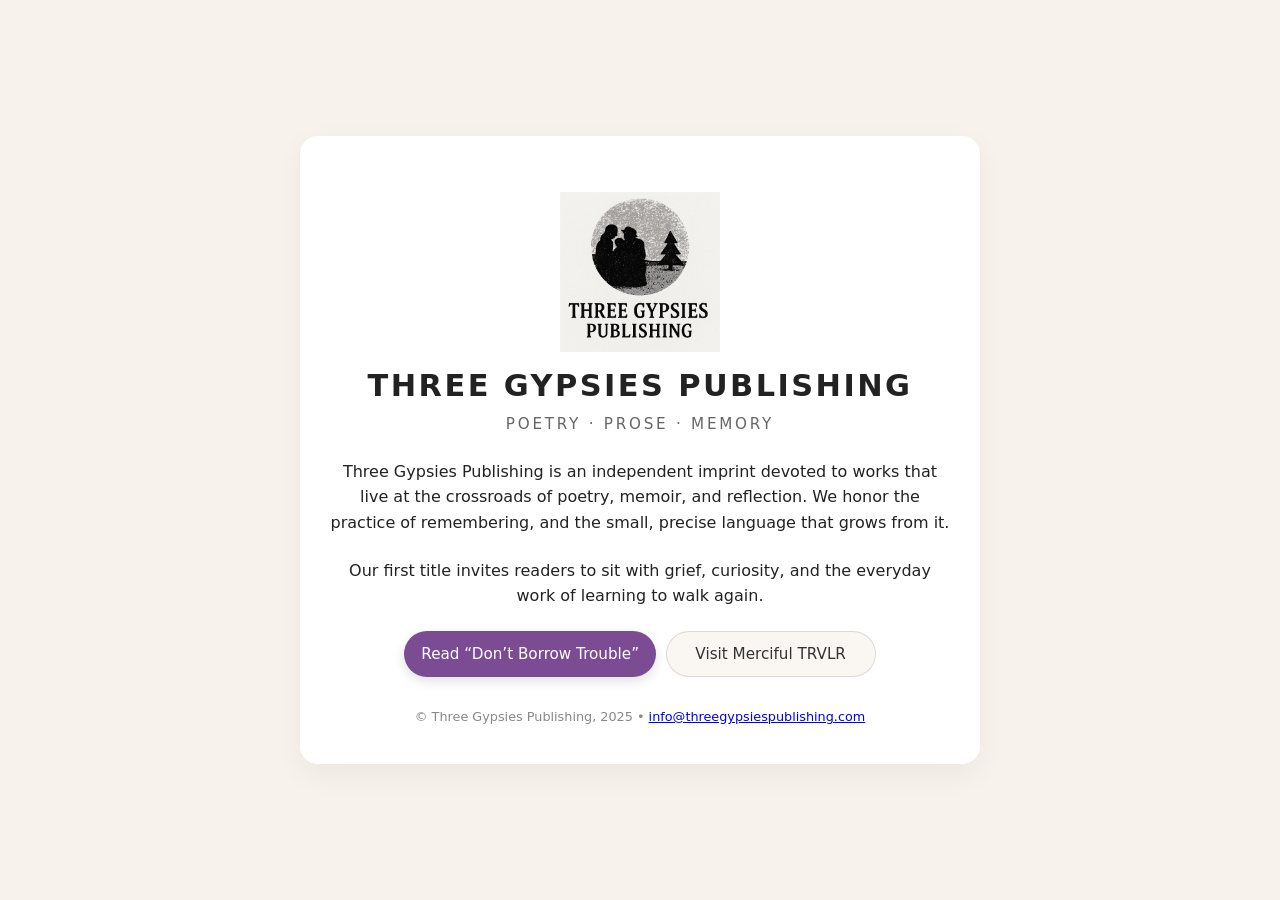
==== index.html @ 0e58c209 "adding first pages" ====
<!DOCTYPE html>
<html lang="en">
<head>
  <meta charset="UTF-8" />
  <title>Three Gypsies Publishing</title>
  <meta name="viewport" content="width=device-width, initial-scale=1" />
  <style>
    :root {
      --bg: #f7f3ec;
      --fg: #222222;
      --accent: #7b4b94;
    }

    * {
      box-sizing: border-box;
    }

    body {
      margin: 0;
      font-family: -apple-system, system-ui, BlinkMacSystemFont, "Segoe UI", sans-serif;
      background: var(--bg);
      color: var(--fg);
      display: flex;
      min-height: 100vh;
      align-items: center;
      justify-content: center;
    }

    .wrapper {
      max-width: 680px;
      padding: 2.5rem 1.75rem;
      background: #ffffff;
      box-shadow: 0 10px 30px rgba(0,0,0,0.05);
      border-radius: 18px;
      text-align: center;
    }

    h1 {
      font-size: 1.9rem;
      letter-spacing: 0.08em;
      text-transform: uppercase;
      margin: 0 0 0.75rem;
    }

    .tagline {
      font-size: 0.95rem;
      text-transform: uppercase;
      letter-spacing: 0.18em;
      color: #666;
      margin-bottom: 1.6rem;
    }

    p {
      line-height: 1.6;
      margin: 0 0 1.4rem;
    }

    .links {
      display: flex;
      flex-direction: column;
      gap: 0.6rem;
      margin-top: 1.4rem;
    }

    .links a {
      text-decoration: none;
      padding: 0.8rem 1rem;
      border-radius: 999px;
      border: 1px solid rgba(0,0,0,0.12);
      transition: background 0.15s ease, transform 0.05s ease, box-shadow 0.15s ease;
      font-size: 0.95rem;
    }

    .links a.primary {
      background: var(--accent);
      color: #fff;
      border-color: transparent;
      box-shadow: 0 4px 12px rgba(0,0,0,0.12);
    }

    .links a.primary:hover {
      transform: translateY(-1px);
      box-shadow: 0 6px 18px rgba(0,0,0,0.16);
    }

    .links a.secondary {
      background: #faf7f2;
      color: #333;
    }

    .links a.secondary:hover {
      background: #f0ebe3;
    }

    footer {
      margin-top: 2rem;
      font-size: 0.8rem;
      color: #888;
    }

    @media (min-width: 640px) {
      .links {
        flex-direction: row;
        justify-content: center;
      }

      .links a {
        min-width: 210px;
      }
    }
  </style>
</head>
<body>
  <div class="wrapper">
    <img src="3gypsies3.png" alt="Three Gypsies Publishing logo" style="max-width: 160px; margin: 1rem auto; display: block;" />
<h1>Three Gypsies Publishing</h1>
    <div class="tagline">Poetry · Prose · Memory</div>

    <p>
      Three Gypsies Publishing is an independent imprint devoted to works that
      live at the crossroads of poetry, memoir, and reflection. We honor the
      practice of remembering, and the small, precise language that grows from it.
    </p>

    <p>
      Our first title invites readers to sit with grief, curiosity, and the
      everyday work of learning to walk again.
    </p>

    <div class="links">
      <!-- TODO: replace the # with the actual URL to your book -->
      <a class="primary" href="https://www.lulu.com/search?sortBy=RELEVANCE&page=1&q=Elliot+Sneider" target="_blank" rel="noopener noreferrer">
        Read “Don’t Borrow Trouble”
      </a>

      <!-- TODO: replace the # with the actual URL to your Merciful TRVLR site or link hub -->
      <a class="secondary" href="https://mercifultrvlr.hearnow.com/" target="_blank" rel="noopener noreferrer">
        Visit Merciful TRVLR
      </a>
    </div>

<footer>
  &copy; Three Gypsies Publishing, 2025 • 
  <a href="mailto:info@threegypsiespublishing.com">info@threegypsiespublishing.com</a>
</footer>
  </div>
</body>
</html>
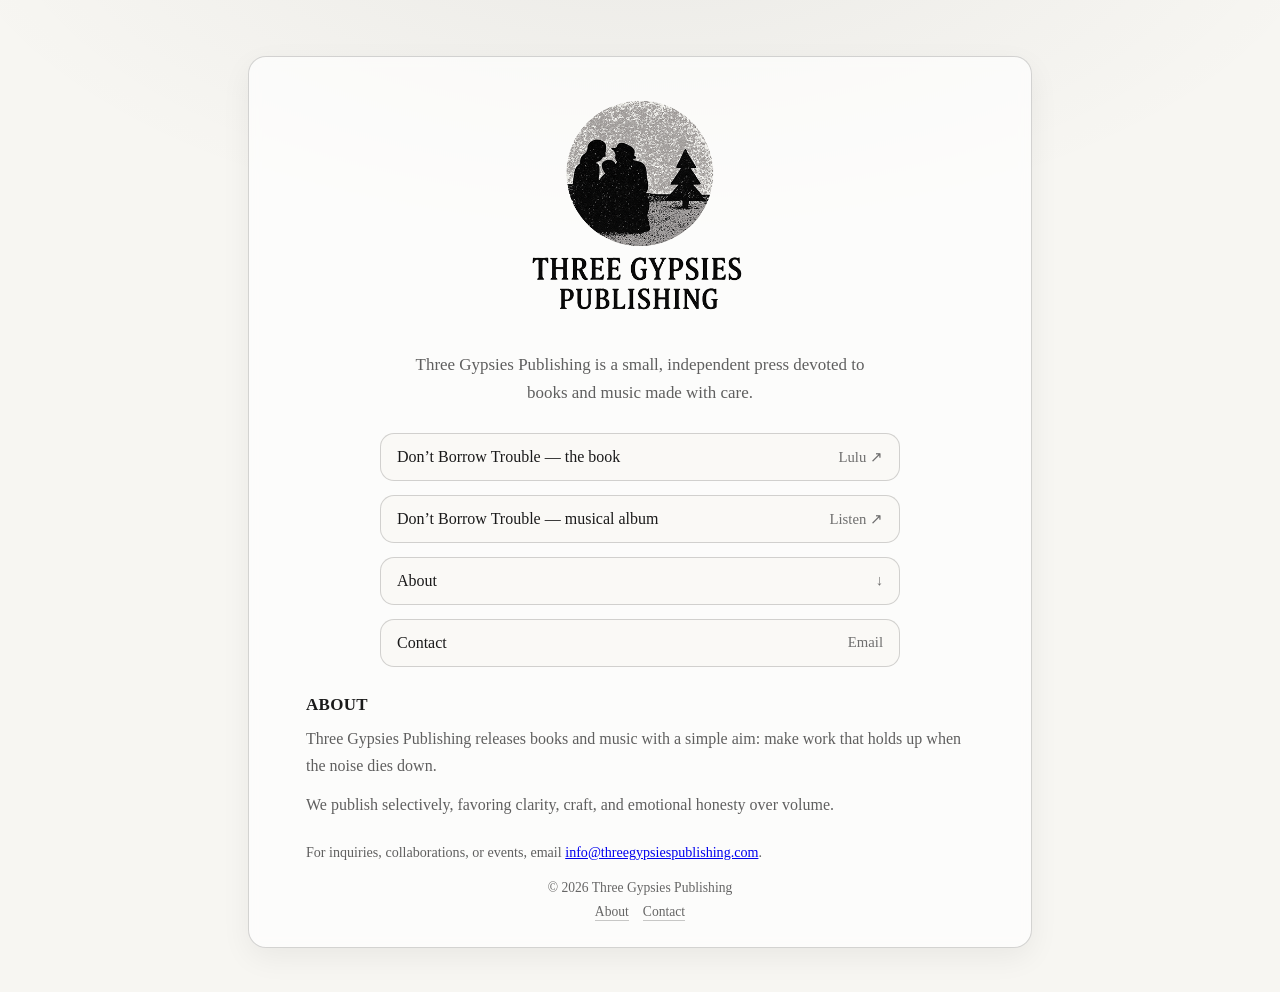
==== commit 6b89df29: "Updated site Updated" ====
--- a/index.html
+++ b/index.html
@@ -2,147 +2,238 @@
 <html lang="en">
 <head>
   <meta charset="UTF-8" />
+  <meta name="viewport" content="width=device-width, initial-scale=1" />
+
   <title>Three Gypsies Publishing</title>
-  <meta name="viewport" content="width=device-width, initial-scale=1" />
+  <meta name="description" content="Three Gypsies Publishing is a small, independent press devoted to books and music made with care." />
+
+  <!-- Optional: nicer link previews when you text/share the site -->
+  <meta property="og:title" content="Three Gypsies Publishing" />
+  <meta property="og:description" content="Books and music made with care." />
+  <meta property="og:type" content="website" />
+  <!-- If your logo is publicly accessible, you can set og:image later -->
+  <!-- <meta property="og:image" content="https://threegypsiespublishing.com/3gypsiestransparent_store.png" /> -->
+
   <style>
-    :root {
-      --bg: #f7f3ec;
-      --fg: #222222;
-      --accent: #7b4b94;
-    }
-
-    * {
-      box-sizing: border-box;
-    }
-
-    body {
+    :root{
+      --bg: #f7f6f2;
+      --ink: #1a1a1a;
+      --muted: #5f5f5f;
+      --card: rgba(255,255,255,.65);
+      --border: rgba(26,26,26,.18);
+      --shadow: 0 10px 30px rgba(0,0,0,.06);
+      --radius: 18px;
+    }
+
+    * { box-sizing: border-box; }
+
+    body{
+      margin:0;
+      font-family: Georgia, "Times New Roman", serif;
+      background:
+        radial-gradient(1200px 600px at 50% -120px, rgba(26,26,26,.06), transparent 60%),
+        var(--bg);
+      color: var(--ink);
+      text-align: center;
+      -webkit-font-smoothing: antialiased;
+      -moz-osx-font-smoothing: grayscale;
+    }
+
+    .container{
+      max-width: 820px;
+      margin: 0 auto;
+      padding: 56px 18px 44px;
+    }
+
+    .card{
+      background: var(--card);
+      border: 1px solid var(--border);
+      border-radius: var(--radius);
+      box-shadow: var(--shadow);
+      padding: 34px 18px 26px;
+      backdrop-filter: blur(6px);
+    }
+
+    header{
+      display:flex;
+      flex-direction: column;
+      align-items: center;
+      gap: 12px;
+      margin-bottom: 18px;
+    }
+
+    img.logo{
+      width: min(280px, 70vw);
+      height: auto;
       margin: 0;
-      font-family: -apple-system, system-ui, BlinkMacSystemFont, "Segoe UI", sans-serif;
-      background: var(--bg);
-      color: var(--fg);
-      display: flex;
-      min-height: 100vh;
-      align-items: center;
-      justify-content: center;
-    }
-
-    .wrapper {
+      display:block;
+    }
+
+    .tagline{
+      max-width: 58ch;
+      margin: 8px auto 0;
+      font-size: 1.06rem;
+      line-height: 1.65;
+      color: var(--muted);
+    }
+
+    .links{
+      display:flex;
+      flex-direction: column;
+      gap: 14px;
+      margin: 26px auto 0;
+      max-width: 520px;
+    }
+
+    a.button{
+      display:flex;
+      align-items:center;
+      justify-content: space-between;
+      gap: 14px;
+
+      text-decoration:none;
+      border: 1px solid var(--border);
+      border-radius: 14px;
+      padding: 14px 16px;
+      font-size: 1rem;
+      color: var(--ink);
+      background: rgba(247,246,242,.55);
+      transition: transform .12s ease, background .12s ease, border-color .12s ease;
+    }
+
+    a.button:hover{
+      transform: translateY(-1px);
+      background: rgba(26,26,26,.06);
+      border-color: rgba(26,26,26,.30);
+    }
+
+    a.button:focus{
+      outline: 3px solid rgba(26,26,26,.25);
+      outline-offset: 3px;
+    }
+
+    .hint{
+      font-size: .92rem;
+      color: var(--muted);
+      opacity: .9;
+      white-space: nowrap;
+    }
+
+    section{
+      margin-top: 28px;
+      text-align: left;
       max-width: 680px;
-      padding: 2.5rem 1.75rem;
-      background: #ffffff;
-      box-shadow: 0 10px 30px rgba(0,0,0,0.05);
-      border-radius: 18px;
-      text-align: center;
-    }
-
-    h1 {
-      font-size: 1.9rem;
-      letter-spacing: 0.08em;
+      margin-left: auto;
+      margin-right: auto;
+      padding: 0 6px;
+    }
+
+    h2{
+      font-size: 1.06rem;
+      letter-spacing: .02em;
+      margin: 22px 0 10px;
       text-transform: uppercase;
-      margin: 0 0 0.75rem;
-    }
-
-    .tagline {
-      font-size: 0.95rem;
-      text-transform: uppercase;
-      letter-spacing: 0.18em;
+      color: var(--ink);
+    }
+
+    p{
+      margin: 0 0 12px;
+      line-height: 1.7;
+      color: var(--muted);
+      font-size: 1rem;
+    }
+
+    .fineprint{
+      margin-top: 22px;
+      font-size: .88rem;
+      color: var(--muted);
+    }
+
+    footer{
+      margin-top: 16px;
+      font-size: 0.85rem;
       color: #666;
-      margin-bottom: 1.6rem;
-    }
-
-    p {
-      line-height: 1.6;
-      margin: 0 0 1.4rem;
-    }
-
-    .links {
-      display: flex;
-      flex-direction: column;
-      gap: 0.6rem;
-      margin-top: 1.4rem;
-    }
-
-    .links a {
+    }
+
+    .footer-links{
+      display:flex;
+      justify-content:center;
+      gap: 14px;
+      flex-wrap: wrap;
+      margin-top: 8px;
+    }
+
+    .footer-links a{
+      color: #666;
       text-decoration: none;
-      padding: 0.8rem 1rem;
-      border-radius: 999px;
-      border: 1px solid rgba(0,0,0,0.12);
-      transition: background 0.15s ease, transform 0.05s ease, box-shadow 0.15s ease;
-      font-size: 0.95rem;
-    }
-
-    .links a.primary {
-      background: var(--accent);
-      color: #fff;
-      border-color: transparent;
-      box-shadow: 0 4px 12px rgba(0,0,0,0.12);
-    }
-
-    .links a.primary:hover {
-      transform: translateY(-1px);
-      box-shadow: 0 6px 18px rgba(0,0,0,0.16);
-    }
-
-    .links a.secondary {
-      background: #faf7f2;
-      color: #333;
-    }
-
-    .links a.secondary:hover {
-      background: #f0ebe3;
-    }
-
-    footer {
-      margin-top: 2rem;
-      font-size: 0.8rem;
-      color: #888;
-    }
-
-    @media (min-width: 640px) {
-      .links {
-        flex-direction: row;
-        justify-content: center;
-      }
-
-      .links a {
-        min-width: 210px;
-      }
+      border-bottom: 1px solid rgba(102,102,102,.35);
+    }
+    .footer-links a:hover{
+      border-bottom-color: rgba(102,102,102,.8);
     }
   </style>
 </head>
+
 <body>
-  <div class="wrapper">
-    <img src="3gypsies3.png" alt="Three Gypsies Publishing logo" style="max-width: 160px; margin: 1rem auto; display: block;" />
-<h1>Three Gypsies Publishing</h1>
-    <div class="tagline">Poetry · Prose · Memory</div>
-
-    <p>
-      Three Gypsies Publishing is an independent imprint devoted to works that
-      live at the crossroads of poetry, memoir, and reflection. We honor the
-      practice of remembering, and the small, precise language that grows from it.
-    </p>
-
-    <p>
-      Our first title invites readers to sit with grief, curiosity, and the
-      everyday work of learning to walk again.
-    </p>
-
-    <div class="links">
-      <!-- TODO: replace the # with the actual URL to your book -->
-      <a class="primary" href="https://www.lulu.com/search?sortBy=RELEVANCE&page=1&q=Elliot+Sneider" target="_blank" rel="noopener noreferrer">
-        Read “Don’t Borrow Trouble”
-      </a>
-
-      <!-- TODO: replace the # with the actual URL to your Merciful TRVLR site or link hub -->
-      <a class="secondary" href="https://mercifultrvlr.hearnow.com/" target="_blank" rel="noopener noreferrer">
-        Visit Merciful TRVLR
-      </a>
+  <main class="container">
+    <div class="card">
+      <header>
+        <img src="3gypsiestransparent_store.png" alt="Three Gypsies Publishing logo" class="logo" />
+        <p class="tagline">
+          Three Gypsies Publishing is a small, independent press devoted to books and music made with care.
+        </p>
+      </header>
+
+      <nav class="links" aria-label="Primary links">
+        <a class="button" href="https://www.lulu.com/shop/elliot-sneider/dont-borrow-trouble/paperback/product-gjd8j7k.html?q=elliot+sneider&page=1&pageSize=4" target="_blank" rel="noopener">
+          <span>Don’t Borrow Trouble — the book</span>
+          <span class="hint">Lulu ↗</span>
+        </a>
+
+        <a class="button" href="https://mercifultrvlr.hearnow.com/" target="_blank" rel="noopener">
+          <span>Don’t Borrow Trouble — musical album</span>
+          <span class="hint">Listen ↗</span>
+        </a>
+
+        <a class="button" href="#about">
+          <span>About</span>
+          <span class="hint">↓</span>
+        </a>
+
+        <a class="button" href="mailto:info@threegypsiespublishing.com">
+          <span>Contact</span>
+          <span class="hint">Email</span>
+        </a>
+      </nav>
+
+      <section id="about">
+        <h2>About</h2>
+        <p>
+          Three Gypsies Publishing releases books and music with a simple aim: make work that holds up when the noise dies down.
+        </p>
+        <p>
+          We publish selectively, favoring clarity, craft, and emotional honesty over volume.
+        </p>
+
+        <!-- Optional: add one more short paragraph later with your “why” -->
+        <p class="fineprint">
+          For inquiries, collaborations, or events, email <a href="mailto:info@threegypsiespublishing.com">info@threegypsiespublishing.com</a>.
+        </p>
+      </section>
+
+      <footer>
+        © <span id="year"></span> Three Gypsies Publishing
+        <div class="footer-links">
+          <a href="#about">About</a>
+          <a href="mailto:info@threegypsiespublishing.com">Contact</a>
+        </div>
+      </footer>
     </div>
-
-<footer>
-  &copy; Three Gypsies Publishing, 2025 • 
-  <a href="mailto:info@threegypsiespublishing.com">info@threegypsiespublishing.com</a>
-</footer>
-  </div>
+  </main>
+
+  <script>
+    // small polish: keep the copyright current
+    document.getElementById("year").textContent = new Date().getFullYear();
+  </script>
 </body>
 </html>
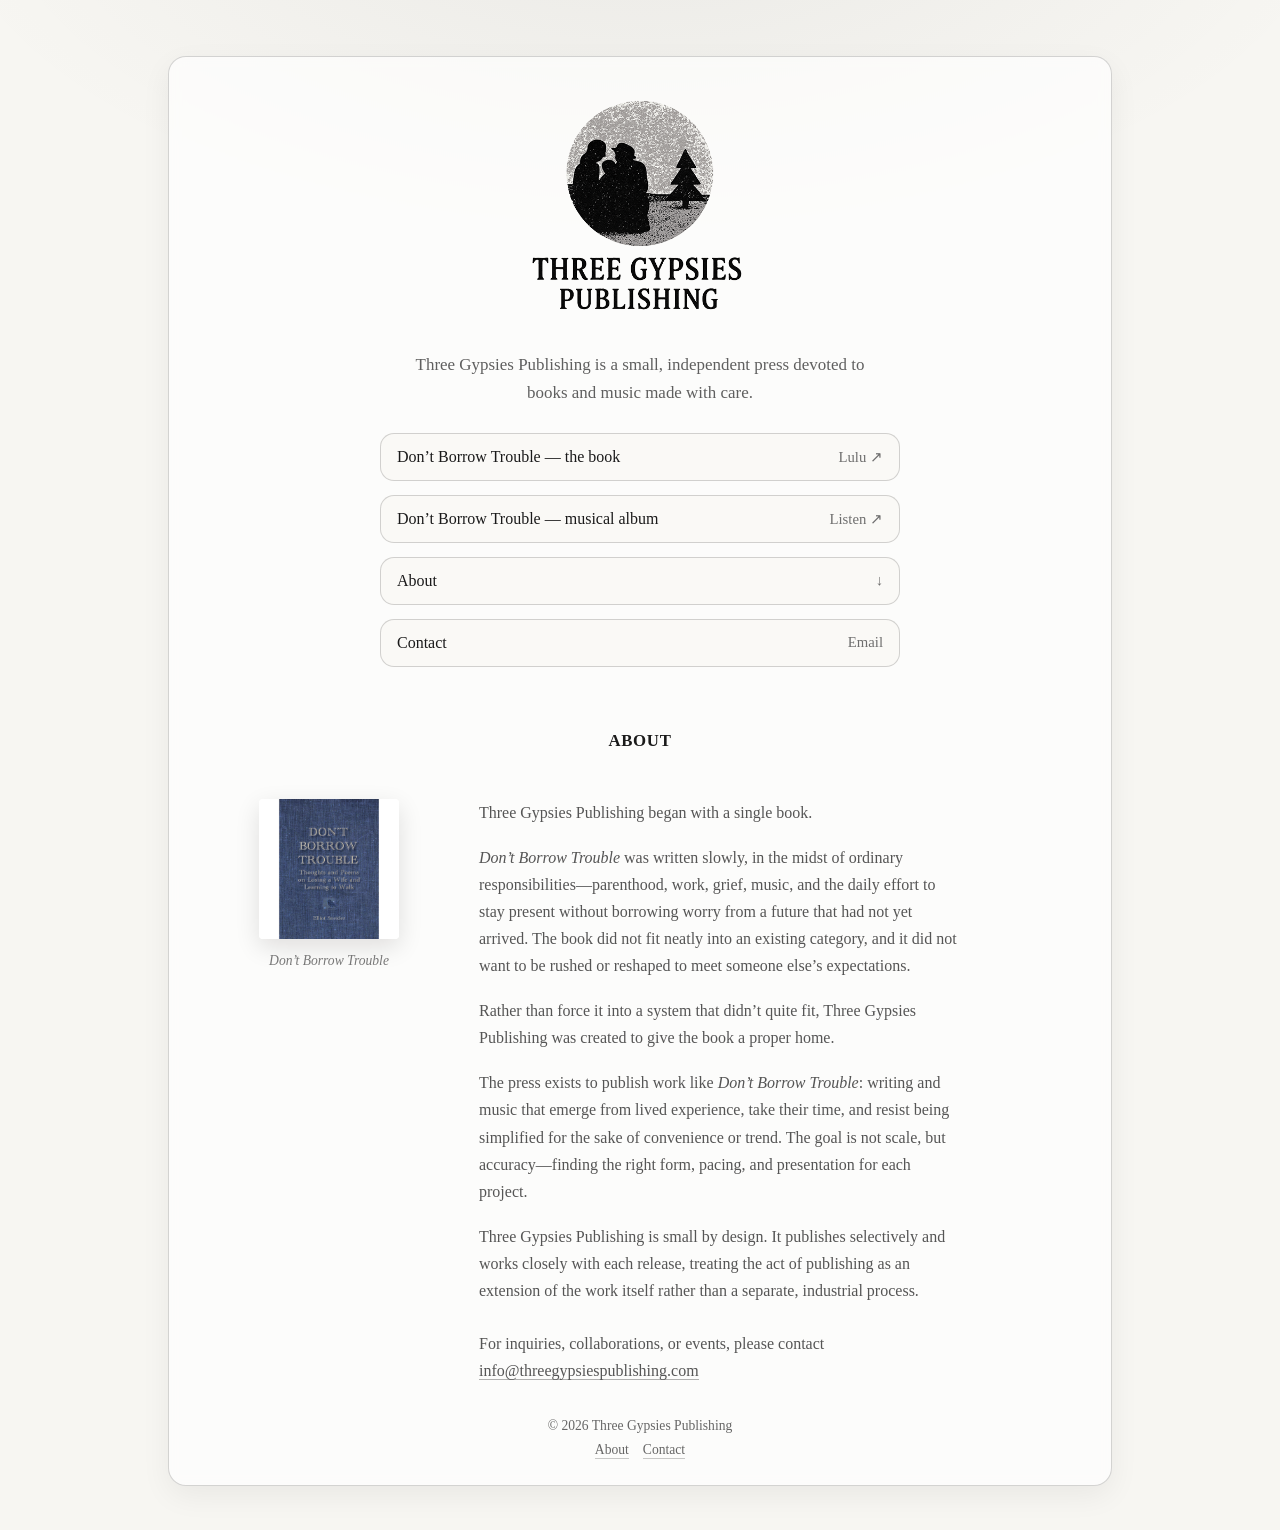
==== commit 8f5966c3: "new css" ====
--- a/index.html
+++ b/index.html
@@ -14,164 +14,8 @@
   <!-- If your logo is publicly accessible, you can set og:image later -->
   <!-- <meta property="og:image" content="https://threegypsiespublishing.com/3gypsiestransparent_store.png" /> -->
 
-  <style>
-    :root{
-      --bg: #f7f6f2;
-      --ink: #1a1a1a;
-      --muted: #5f5f5f;
-      --card: rgba(255,255,255,.65);
-      --border: rgba(26,26,26,.18);
-      --shadow: 0 10px 30px rgba(0,0,0,.06);
-      --radius: 18px;
-    }
+  <link rel="stylesheet" href="styles.css">
 
-    * { box-sizing: border-box; }
-
-    body{
-      margin:0;
-      font-family: Georgia, "Times New Roman", serif;
-      background:
-        radial-gradient(1200px 600px at 50% -120px, rgba(26,26,26,.06), transparent 60%),
-        var(--bg);
-      color: var(--ink);
-      text-align: center;
-      -webkit-font-smoothing: antialiased;
-      -moz-osx-font-smoothing: grayscale;
-    }
-
-    .container{
-      max-width: 820px;
-      margin: 0 auto;
-      padding: 56px 18px 44px;
-    }
-
-    .card{
-      background: var(--card);
-      border: 1px solid var(--border);
-      border-radius: var(--radius);
-      box-shadow: var(--shadow);
-      padding: 34px 18px 26px;
-      backdrop-filter: blur(6px);
-    }
-
-    header{
-      display:flex;
-      flex-direction: column;
-      align-items: center;
-      gap: 12px;
-      margin-bottom: 18px;
-    }
-
-    img.logo{
-      width: min(280px, 70vw);
-      height: auto;
-      margin: 0;
-      display:block;
-    }
-
-    .tagline{
-      max-width: 58ch;
-      margin: 8px auto 0;
-      font-size: 1.06rem;
-      line-height: 1.65;
-      color: var(--muted);
-    }
-
-    .links{
-      display:flex;
-      flex-direction: column;
-      gap: 14px;
-      margin: 26px auto 0;
-      max-width: 520px;
-    }
-
-    a.button{
-      display:flex;
-      align-items:center;
-      justify-content: space-between;
-      gap: 14px;
-
-      text-decoration:none;
-      border: 1px solid var(--border);
-      border-radius: 14px;
-      padding: 14px 16px;
-      font-size: 1rem;
-      color: var(--ink);
-      background: rgba(247,246,242,.55);
-      transition: transform .12s ease, background .12s ease, border-color .12s ease;
-    }
-
-    a.button:hover{
-      transform: translateY(-1px);
-      background: rgba(26,26,26,.06);
-      border-color: rgba(26,26,26,.30);
-    }
-
-    a.button:focus{
-      outline: 3px solid rgba(26,26,26,.25);
-      outline-offset: 3px;
-    }
-
-    .hint{
-      font-size: .92rem;
-      color: var(--muted);
-      opacity: .9;
-      white-space: nowrap;
-    }
-
-    section{
-      margin-top: 28px;
-      text-align: left;
-      max-width: 680px;
-      margin-left: auto;
-      margin-right: auto;
-      padding: 0 6px;
-    }
-
-    h2{
-      font-size: 1.06rem;
-      letter-spacing: .02em;
-      margin: 22px 0 10px;
-      text-transform: uppercase;
-      color: var(--ink);
-    }
-
-    p{
-      margin: 0 0 12px;
-      line-height: 1.7;
-      color: var(--muted);
-      font-size: 1rem;
-    }
-
-    .fineprint{
-      margin-top: 22px;
-      font-size: .88rem;
-      color: var(--muted);
-    }
-
-    footer{
-      margin-top: 16px;
-      font-size: 0.85rem;
-      color: #666;
-    }
-
-    .footer-links{
-      display:flex;
-      justify-content:center;
-      gap: 14px;
-      flex-wrap: wrap;
-      margin-top: 8px;
-    }
-
-    .footer-links a{
-      color: #666;
-      text-decoration: none;
-      border-bottom: 1px solid rgba(102,102,102,.35);
-    }
-    .footer-links a:hover{
-      border-bottom-color: rgba(102,102,102,.8);
-    }
-  </style>
 </head>
 
 <body>
@@ -206,21 +50,50 @@
         </a>
       </nav>
 
-      <section id="about">
-        <h2>About</h2>
-        <p>
-          Three Gypsies Publishing releases books and music with a simple aim: make work that holds up when the noise dies down.
-        </p>
-        <p>
-          We publish selectively, favoring clarity, craft, and emotional honesty over volume.
-        </p>
+<section id="about" class="about">
+  <h2>About</h2>
 
-        <!-- Optional: add one more short paragraph later with your “why” -->
-        <p class="fineprint">
-          For inquiries, collaborations, or events, email <a href="mailto:info@threegypsiespublishing.com">info@threegypsiespublishing.com</a>.
-        </p>
-      </section>
+  <div class="about-grid">
+    <!-- Book image -->
+    <figure class="about-image book">
+      <img src="DBT_Cover.png" alt="Cover of Don’t Borrow Trouble" />
+      <figcaption>
+        <em>Don’t Borrow Trouble</em>
+      </figcaption>
+    </figure>
 
+    <!-- Text -->
+    <div class="about-text">
+      <p>
+        Three Gypsies Publishing began with a single book.
+      </p>
+
+      <p>
+        <em>Don’t Borrow Trouble</em> was written slowly, in the midst of ordinary responsibilities—parenthood, work, grief, music, and the daily effort to stay present without borrowing worry from a future that had not yet arrived. The book did not fit neatly into an existing category, and it did not want to be rushed or reshaped to meet someone else’s expectations.
+      </p>
+
+      <p>
+        Rather than force it into a system that didn’t quite fit, Three Gypsies Publishing was created to give the book a proper home.
+      </p>
+
+      <p>
+        The press exists to publish work like <em>Don’t Borrow Trouble</em>: writing and music that emerge from lived experience, take their time, and resist being simplified for the sake of convenience or trend. The goal is not scale, but accuracy—finding the right form, pacing, and presentation for each project.
+      </p>
+
+      <p>
+        Three Gypsies Publishing is small by design. It publishes selectively and works closely with each release, treating the act of publishing as an extension of the work itself rather than a separate, industrial process.
+      </p>
+
+      <p class="about-contact">
+        For inquiries, collaborations, or events, please contact<br />
+        <a href="mailto:info@threegypsiespublishing.com">info@threegypsiespublishing.com</a>
+      </p>
+    </div>
+
+    <!-- Author image -->
+   
+  </div>
+</section>
       <footer>
         © <span id="year"></span> Three Gypsies Publishing
         <div class="footer-links">
--- a/styles.css
+++ b/styles.css
@@ -0,0 +1,207 @@
+:root{
+  --bg: #f7f6f2;
+  --ink: #1a1a1a;
+  --muted: #5f5f5f;
+  --card: rgba(255,255,255,.65);
+  --border: rgba(26,26,26,.18);
+  --shadow: 0 10px 30px rgba(0,0,0,.06);
+  --radius: 18px;
+}
+
+* { box-sizing: border-box; }
+
+body{
+  margin:0;
+  font-family: Georgia, "Times New Roman", serif;
+  background:
+    radial-gradient(1200px 600px at 50% -120px, rgba(26,26,26,.06), transparent 60%),
+    var(--bg);
+  color: var(--ink);
+  text-align: center;
+  -webkit-font-smoothing: antialiased;
+  -moz-osx-font-smoothing: grayscale;
+}
+
+.container{
+  max-width: 980px;
+  margin: 0 auto;
+  padding: 56px 18px 44px;
+}
+
+.card{
+  background: var(--card);
+  border: 1px solid var(--border);
+  border-radius: var(--radius);
+  box-shadow: var(--shadow);
+  padding: 34px 18px 26px;
+  backdrop-filter: blur(6px);
+}
+
+header{
+  display:flex;
+  flex-direction: column;
+  align-items: center;
+  gap: 12px;
+  margin-bottom: 18px;
+}
+
+img.logo{
+  width: min(280px, 70vw);
+  height: auto;
+  display:block;
+}
+
+.tagline{
+  max-width: 58ch;
+  margin: 8px auto 0;
+  font-size: 1.06rem;
+  line-height: 1.65;
+  color: var(--muted);
+}
+
+.links{
+  display:flex;
+  flex-direction: column;
+  gap: 14px;
+  margin: 26px auto 0;
+  max-width: 520px;
+}
+
+a.button{
+  display:flex;
+  align-items:center;
+  justify-content: space-between;
+  gap: 14px;
+
+  text-decoration:none;
+  border: 1px solid var(--border);
+  border-radius: 14px;
+  padding: 14px 16px;
+  font-size: 1rem;
+  color: var(--ink);
+  background: rgba(247,246,242,.55);
+  transition: transform .12s ease, background .12s ease, border-color .12s ease;
+}
+
+a.button:hover{
+  transform: translateY(-1px);
+  background: rgba(26,26,26,.06);
+  border-color: rgba(26,26,26,.30);
+}
+
+a.button:focus{
+  outline: 3px solid rgba(26,26,26,.25);
+  outline-offset: 3px;
+}
+
+.hint{
+  font-size: .92rem;
+  color: var(--muted);
+  opacity: .9;
+  white-space: nowrap;
+}
+
+/* ---- ABOUT (wider canvas, readable text) ---- */
+.about{
+  max-width: 1200px;   /* wider so it doesn't feel thin */
+  margin: 4rem auto 0;
+  padding: 0 2rem;
+  text-align: center;
+}
+
+.about h2{
+  font-size: 1.05rem;
+  letter-spacing: 0.04em;
+  text-transform: uppercase;
+  margin-bottom: 2rem;
+}
+
+.about-grid{
+  display: grid;
+  grid-template-columns: minmax(220px, 1fr) minmax(480px, 2fr) minmax(220px, 1fr);
+  gap: 2.5rem;
+  align-items: start;
+}
+
+.about-text{
+  max-width: 600px;   /* keep reading column humane */
+  margin: 0 auto;
+  text-align: left;
+}
+
+.about-text p{
+  font-size: 1rem;
+  line-height: 1.7;
+  margin-bottom: 1.1rem;
+  color: #555;
+}
+
+.about-image{
+  text-align: center;
+}
+
+.about-image img{
+  width: 100%;
+  height: auto;
+  max-width: 240px;
+  border-radius: 4px;
+}
+
+.about-image.book img{
+  box-shadow: 0 8px 24px rgba(0,0,0,0.12);
+}
+
+.about-image.author img{
+  border-radius: 50%;
+  max-width: 180px;
+}
+
+.about-image figcaption{
+  margin-top: 0.6rem;
+  font-size: 0.85rem;
+  color: #777;
+}
+
+.about-contact{
+  margin-top: 1.6rem;
+  font-size: 0.95rem;
+}
+
+.about-contact a{
+  color: inherit;
+  text-decoration: none;
+  border-bottom: 1px solid rgba(0,0,0,0.3);
+}
+
+.about-contact a:hover{
+  border-bottom-color: rgba(0,0,0,0.7);
+}
+
+footer{
+  margin-top: 16px;
+  font-size: 0.85rem;
+  color: #666;
+}
+
+.footer-links{
+  display:flex;
+  justify-content:center;
+  gap: 14px;
+  flex-wrap: wrap;
+  margin-top: 8px;
+}
+
+.footer-links a{
+  color: #666;
+  text-decoration: none;
+  border-bottom: 1px solid rgba(102,102,102,.35);
+}
+.footer-links a:hover{
+  border-bottom-color: rgba(102,102,102,.8);
+}
+
+/* Mobile */
+@media (max-width: 900px){
+  .about-grid{ grid-template-columns: 1fr; }
+  .about{ padding: 0 1rem; }
+}
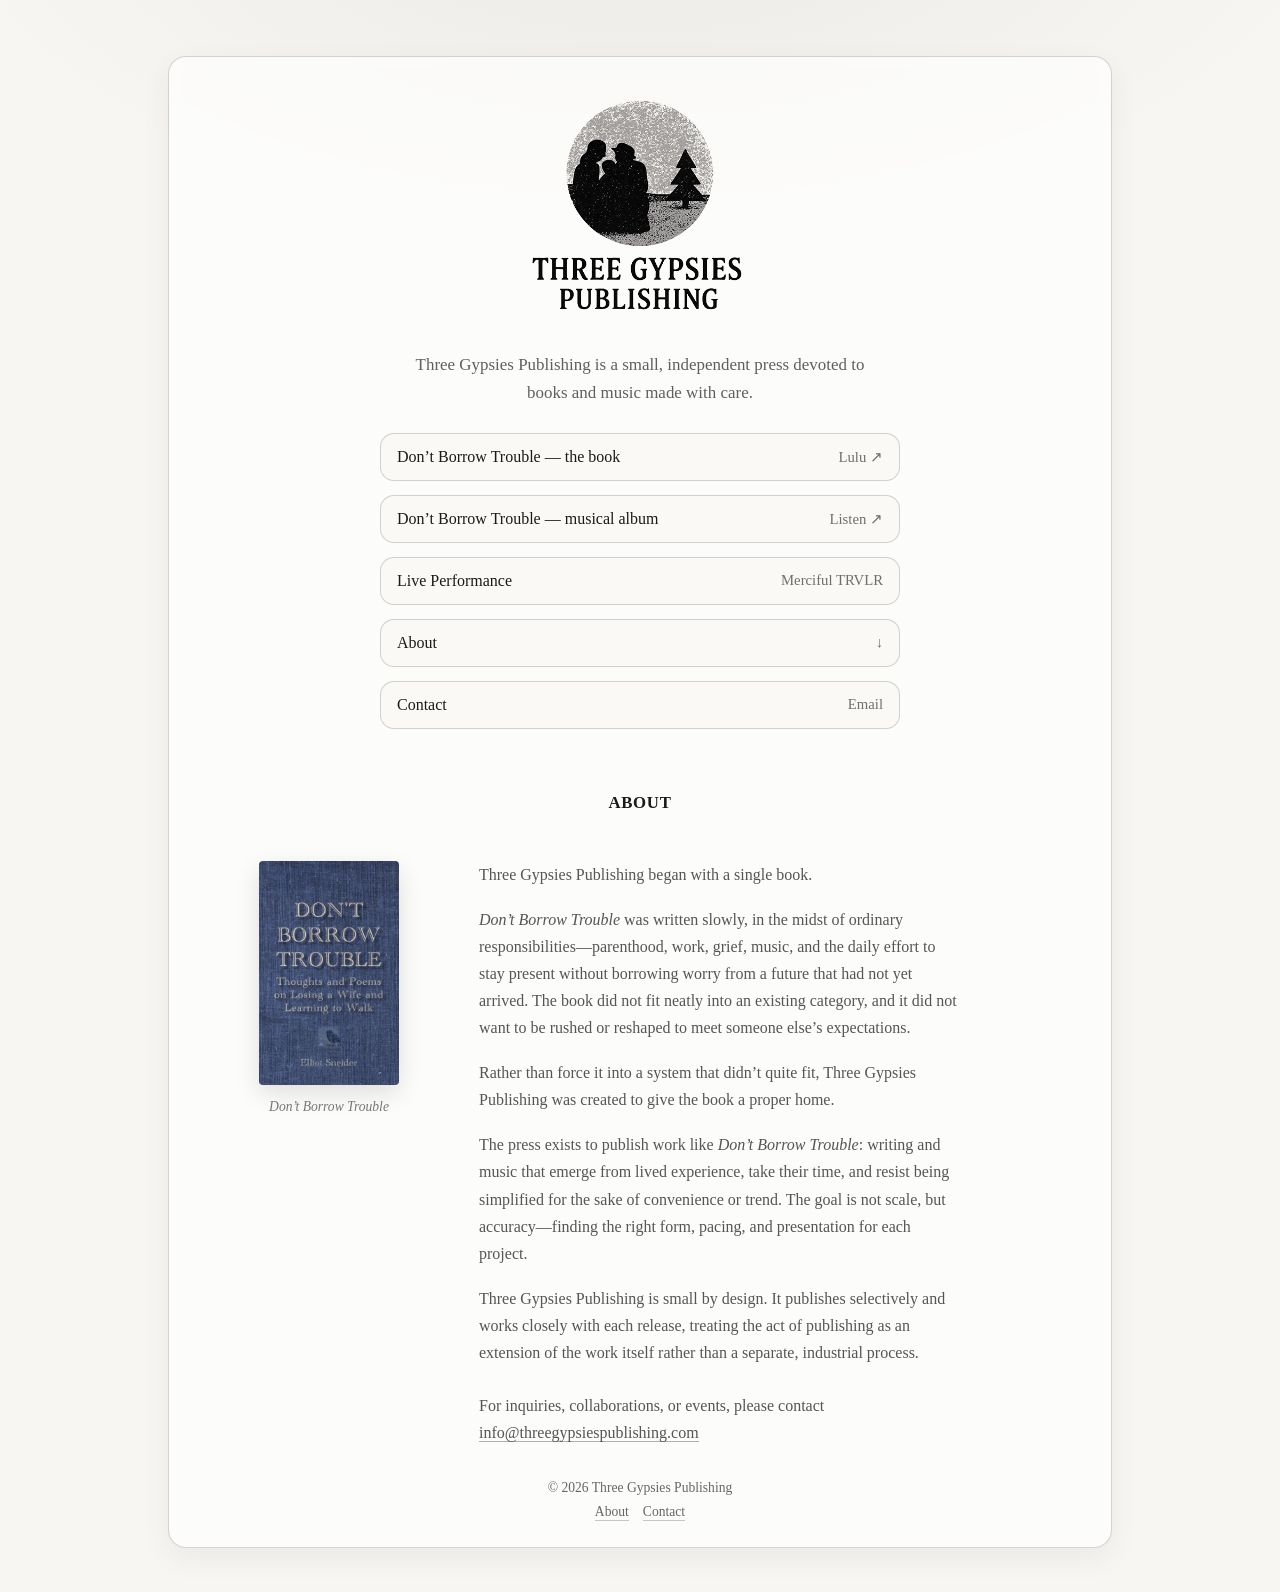
==== commit 3001abe0: "update index update" ====
--- a/index.html
+++ b/index.html
@@ -39,6 +39,10 @@
           <span class="hint">Listen ↗</span>
         </a>
 
+        <a class="button" href="dbt-epk.html">
+          <span>Live Performance</span>
+          <span class="hint">Merciful TRVLR</span>
+        </a>
         <a class="button" href="#about">
           <span>About</span>
           <span class="hint">↓</span>
@@ -56,7 +60,7 @@
   <div class="about-grid">
     <!-- Book image -->
     <figure class="about-image book">
-      <img src="DBT_Cover.png" alt="Cover of Don’t Borrow Trouble" />
+      <img src="books_img/dbt-book-cover.jpg" alt="Cover of Don’t Borrow Trouble" />
       <figcaption>
         <em>Don’t Borrow Trouble</em>
       </figcaption>
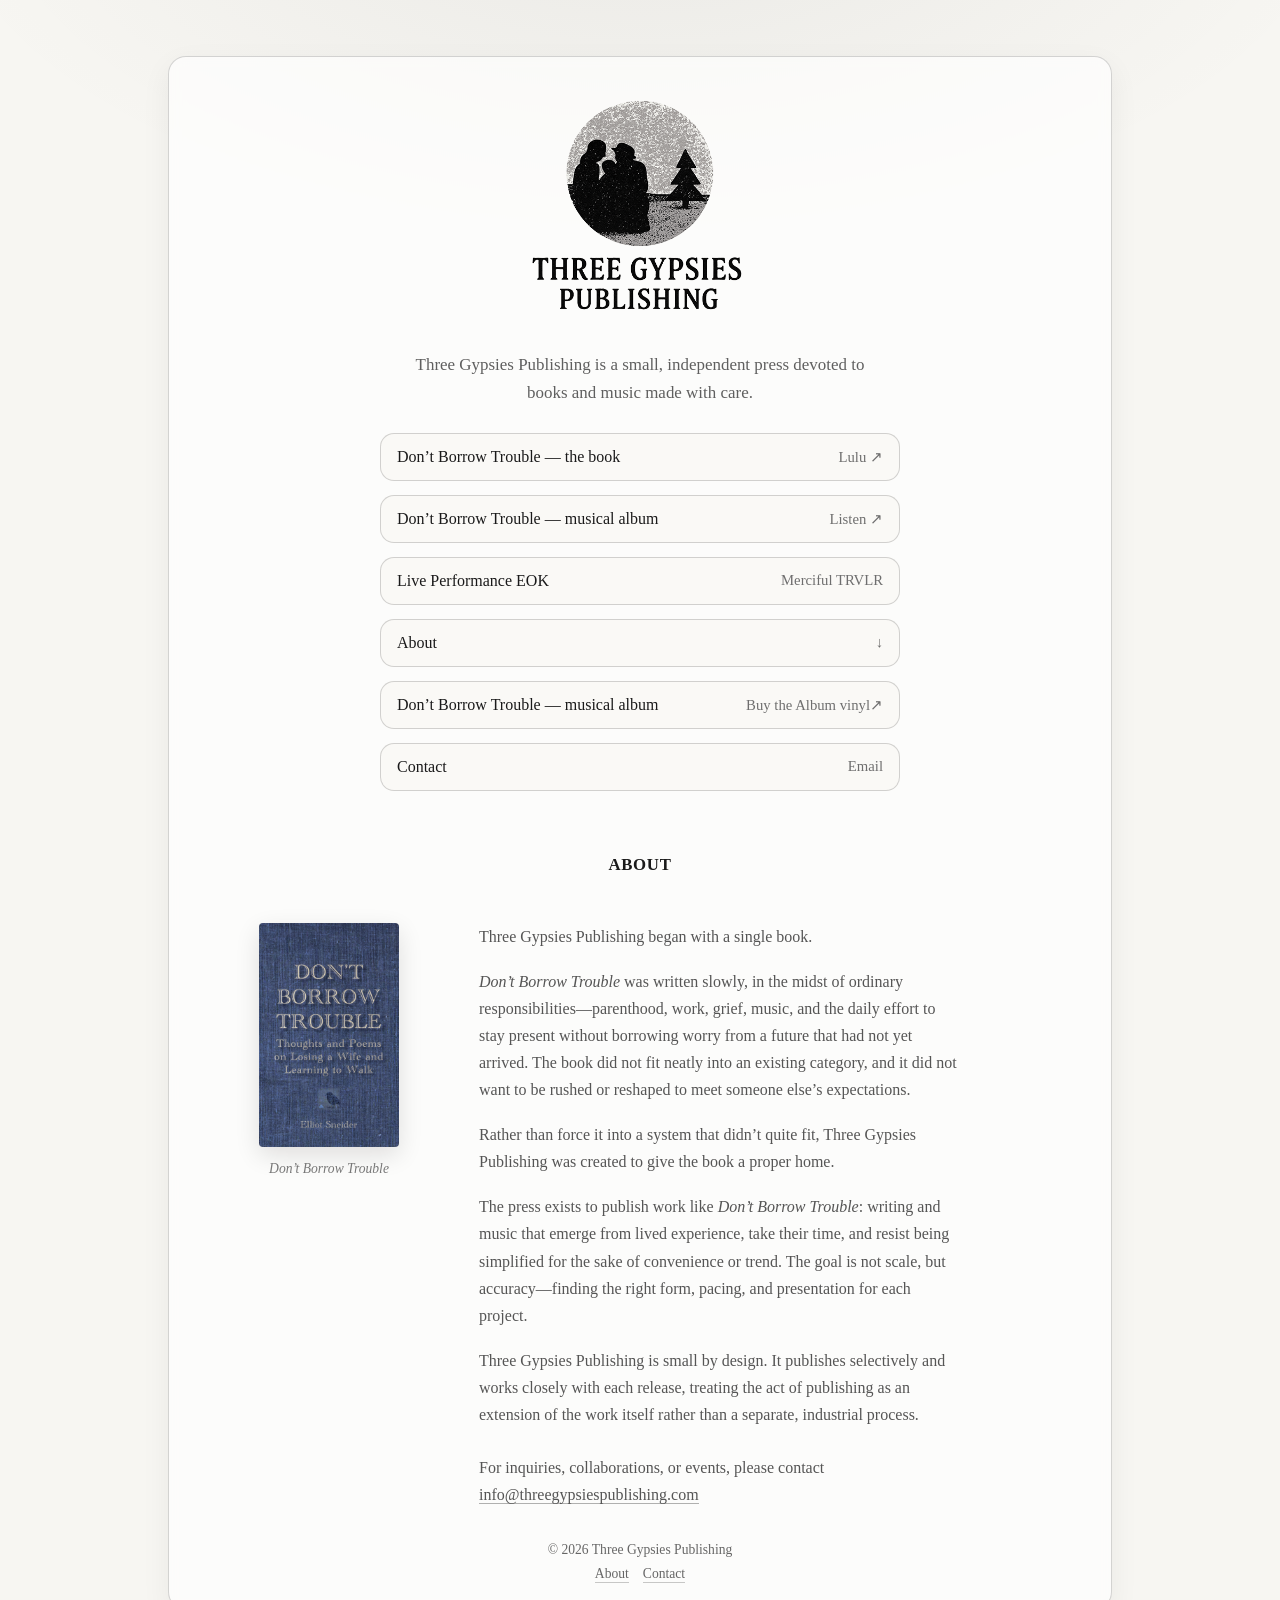
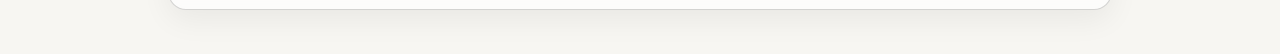
==== commit df4594a0: "add bandcamp add bandcamp link" ====
--- a/index.html
+++ b/index.html
@@ -40,14 +40,17 @@
         </a>
 
         <a class="button" href="dbt-epk.html">
-          <span>Live Performance</span>
+          <span>Live Performance EOK</span>
           <span class="hint">Merciful TRVLR</span>
         </a>
         <a class="button" href="#about">
           <span>About</span>
           <span class="hint">↓</span>
         </a>
-
+ <a class="button" href="https://mercifultrvlr.bandcamp.com/album/dont-borrow-trouble" target="_blank" rel="noopener">
+          <span>Don’t Borrow Trouble — musical album</span>
+          <span class="hint">Buy the Album vinyl↗</span>
+        </a>
         <a class="button" href="mailto:info@threegypsiespublishing.com">
           <span>Contact</span>
           <span class="hint">Email</span>
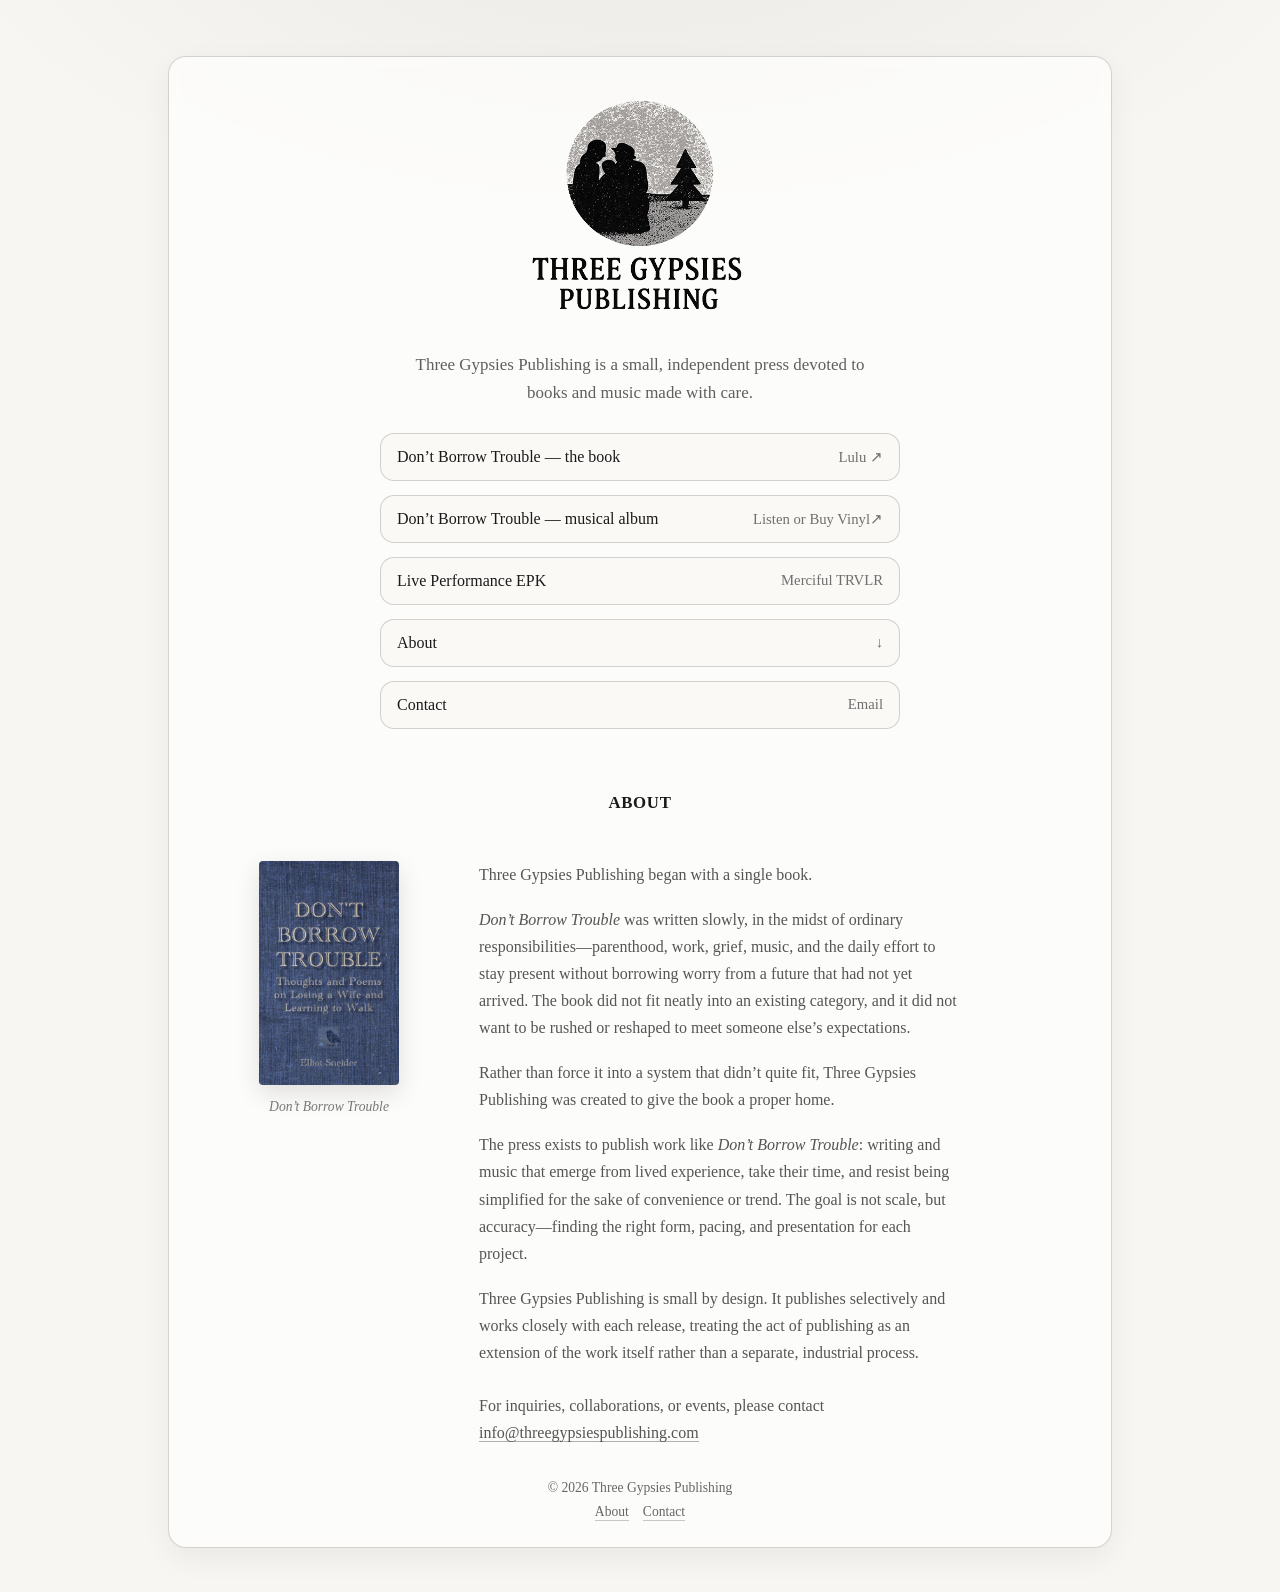
==== commit e7a2cbe2: "updated links to bandcamp bandcamp" ====
--- a/index.html
+++ b/index.html
@@ -34,22 +34,18 @@
           <span class="hint">Lulu ↗</span>
         </a>
 
-        <a class="button" href="https://mercifultrvlr.hearnow.com/" target="_blank" rel="noopener">
+        <a class="button" href="https://mercifultrvlr.bandcamp.com/album/dont-borrow-trouble" target="_blank" rel="noopener">
           <span>Don’t Borrow Trouble — musical album</span>
-          <span class="hint">Listen ↗</span>
+          <span class="hint">Listen or Buy Vinyl↗</span>
         </a>
 
         <a class="button" href="dbt-epk.html">
-          <span>Live Performance EOK</span>
+          <span>Live Performance EPK</span>
           <span class="hint">Merciful TRVLR</span>
         </a>
         <a class="button" href="#about">
           <span>About</span>
           <span class="hint">↓</span>
-        </a>
- <a class="button" href="https://mercifultrvlr.bandcamp.com/album/dont-borrow-trouble" target="_blank" rel="noopener">
-          <span>Don’t Borrow Trouble — musical album</span>
-          <span class="hint">Buy the Album vinyl↗</span>
         </a>
         <a class="button" href="mailto:info@threegypsiespublishing.com">
           <span>Contact</span>
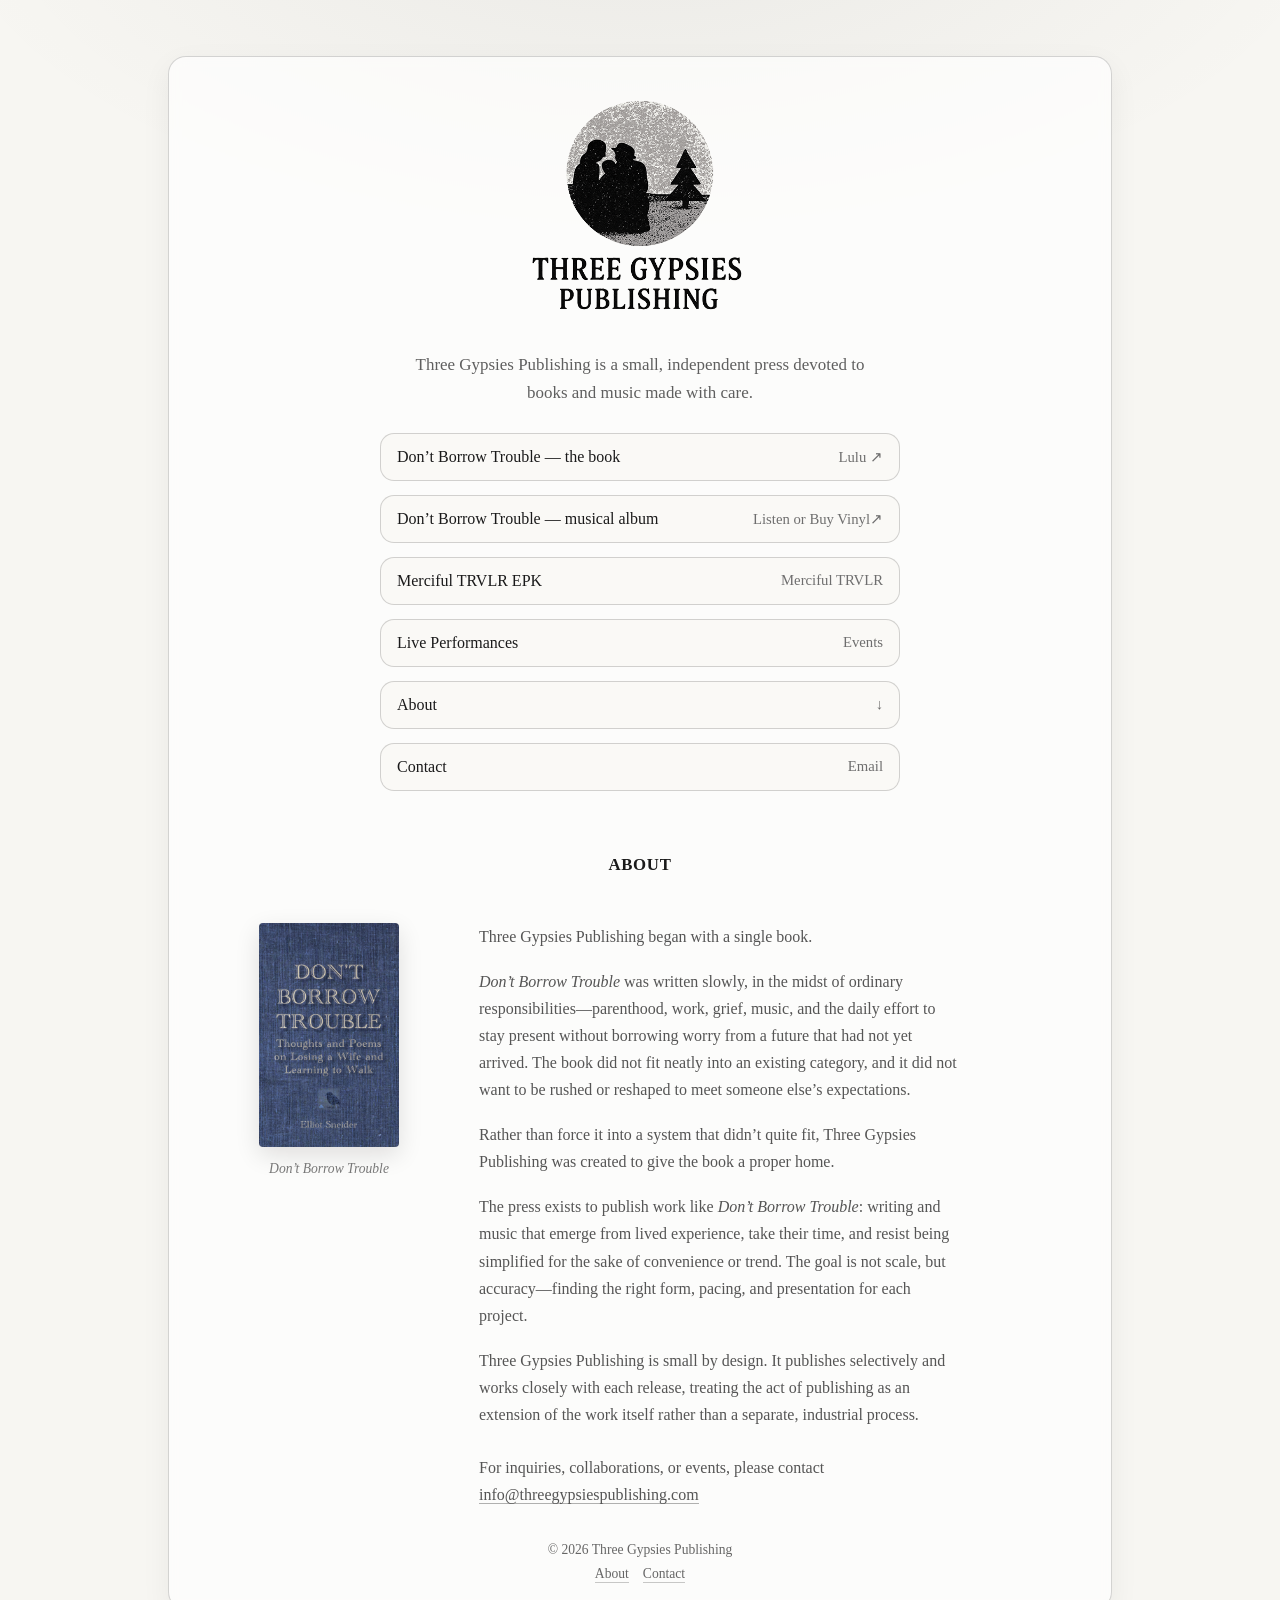
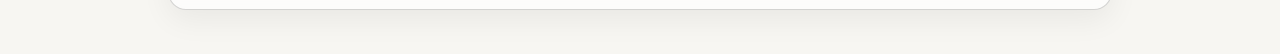
==== commit 526fc506: "Add Favicon" ====
--- a/index.html
+++ b/index.html
@@ -5,6 +5,7 @@
   <meta name="viewport" content="width=device-width, initial-scale=1" />
 
   <title>Three Gypsies Publishing</title>
+  <link rel="icon" type="image/png" href="/3gypsies3_favicon.png">
   <meta name="description" content="Three Gypsies Publishing is a small, independent press devoted to books and music made with care." />
 
   <!-- Optional: nicer link previews when you text/share the site -->
@@ -40,8 +41,12 @@
         </a>
 
         <a class="button" href="dbt-epk.html">
-          <span>Live Performance EPK</span>
+          <span>Merciful TRVLR EPK</span>
           <span class="hint">Merciful TRVLR</span>
+        </a>
+<a class="button" href="performances.html" target="_blank" rel="noopener">
+          <span>Live Performances</span>
+          <span class="hint">Events</span>
         </a>
         <a class="button" href="#about">
           <span>About</span>
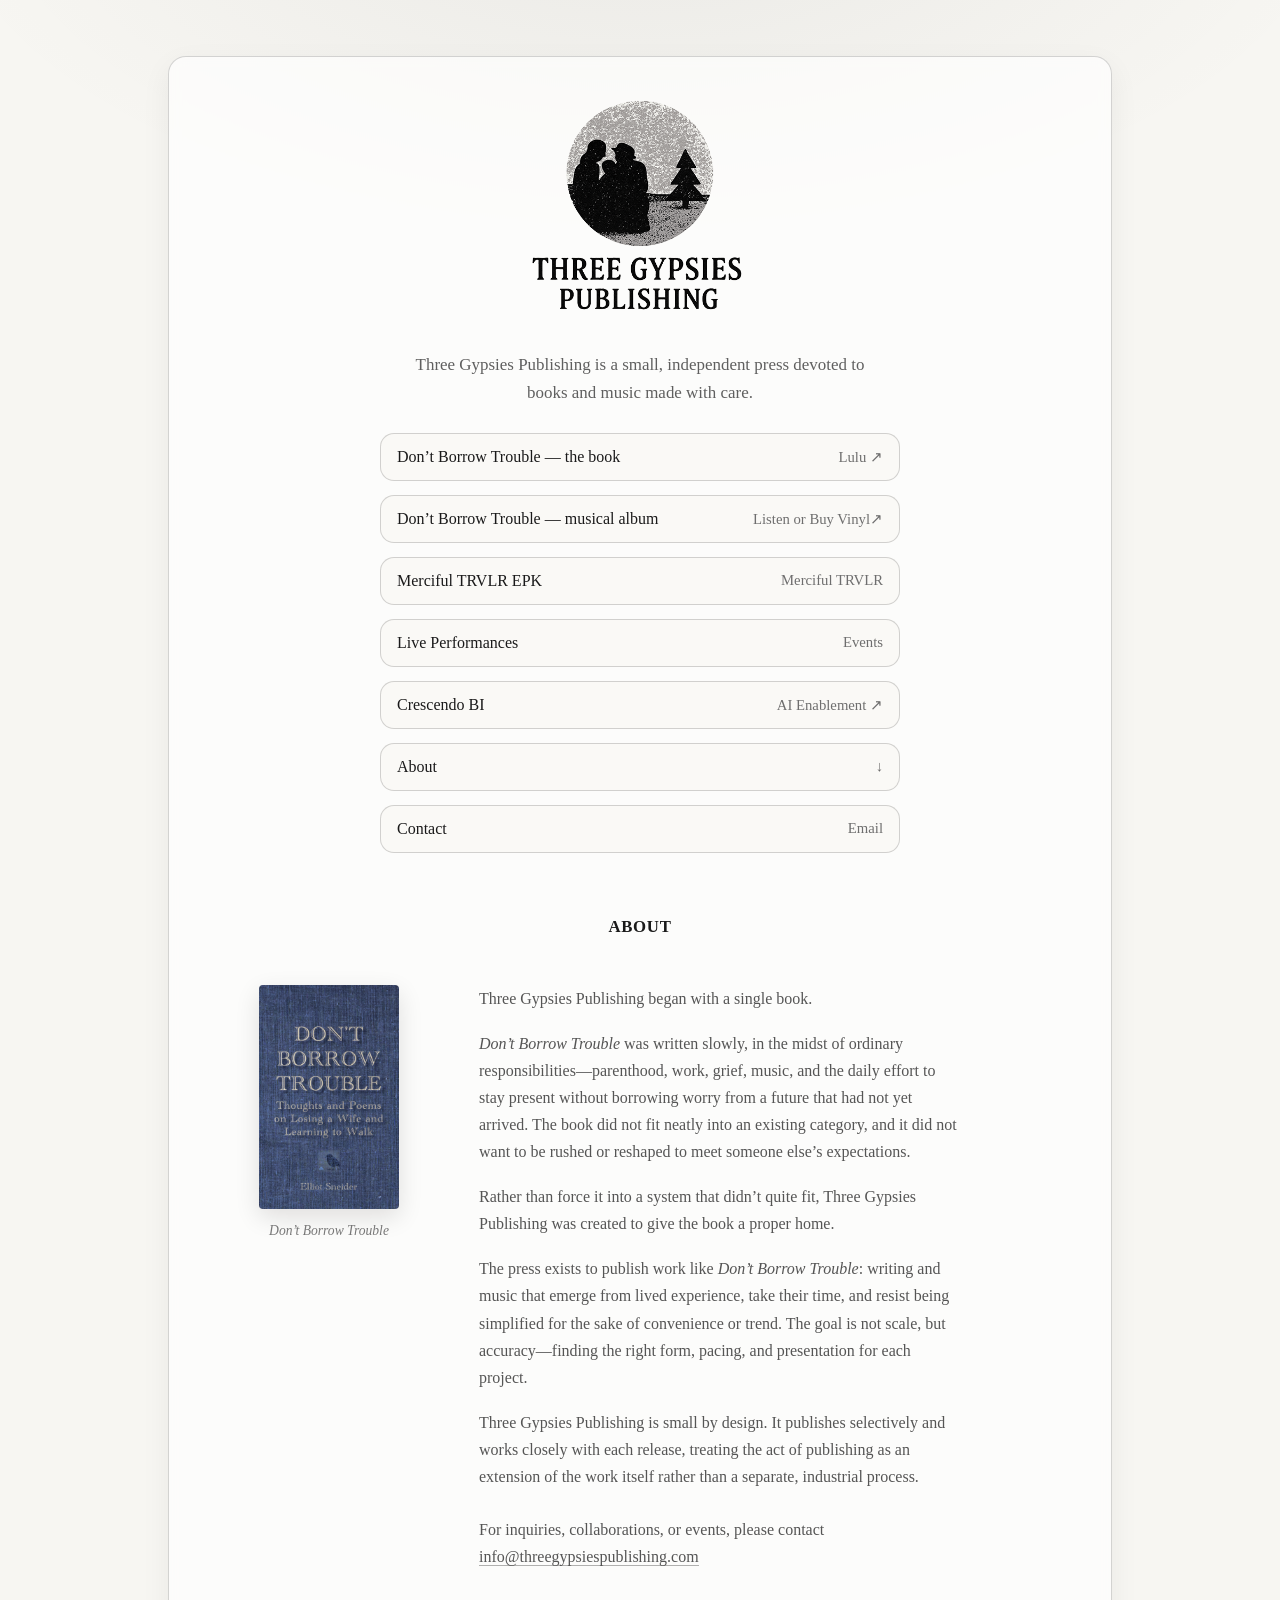
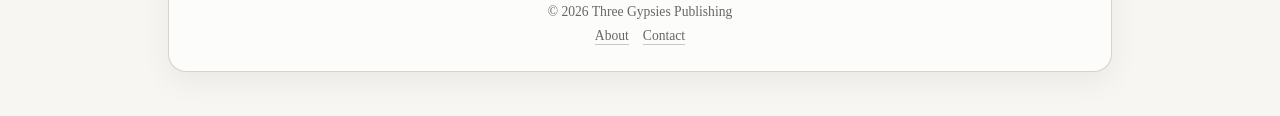
==== commit a8c0b657: "Add Crescendo BI link Adding Crescendo BI Link" ====
--- a/index.html
+++ b/index.html
@@ -48,7 +48,11 @@
           <span>Live Performances</span>
           <span class="hint">Events</span>
         </a>
-        <a class="button" href="#about">
+<a class="button" href="https://crescendo-bi.com/" target="_blank" rel="noopener">
+  <span>Crescendo BI</span>
+  <span class="hint">AI Enablement ↗</span>
+</a>
+<a class="button" href="#about">
           <span>About</span>
           <span class="hint">↓</span>
         </a>
@@ -56,6 +60,7 @@
           <span>Contact</span>
           <span class="hint">Email</span>
         </a>
+       
       </nav>
 
 <section id="about" class="about">
@@ -117,4 +122,4 @@
     document.getElementById("year").textContent = new Date().getFullYear();
   </script>
 </body>
-</html>+</html>
